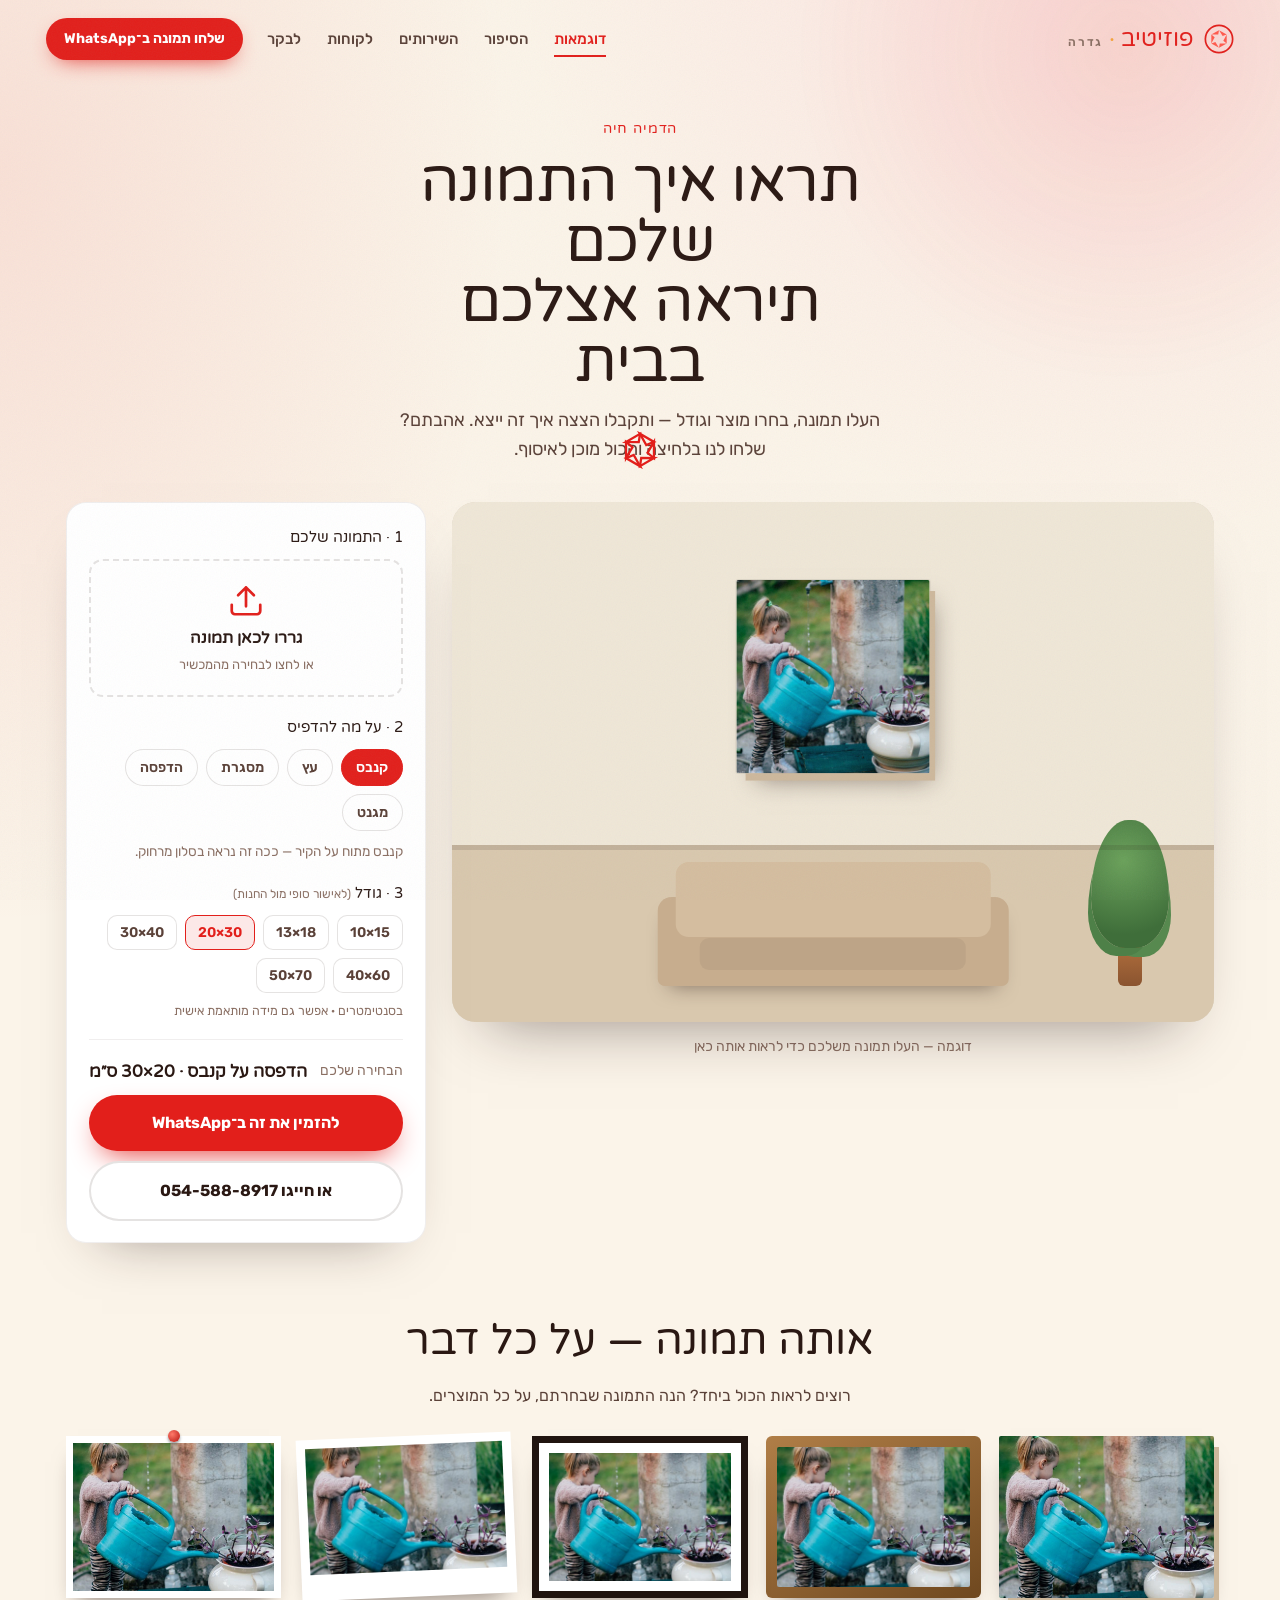
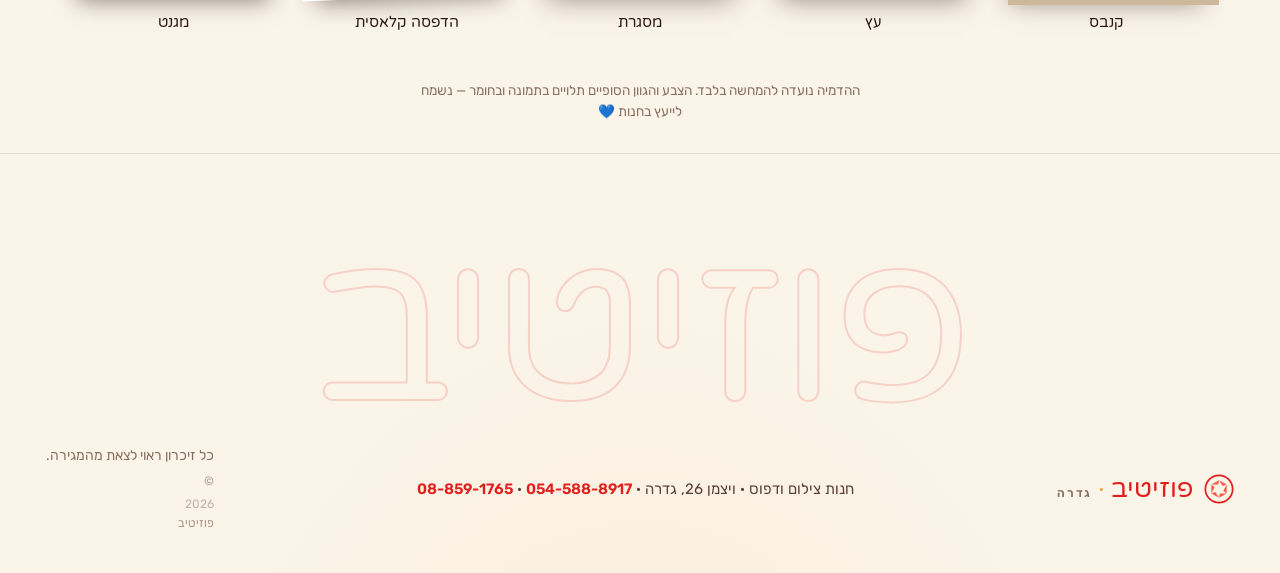
==== examples.html @ f10aeee4 "Initial commit: Positive Gedera photo-shop site Static Hebrew RTL site for the photo shop in Gedera:" ====
<!DOCTYPE html>
<html lang="he" dir="rtl">
<head>
<meta charset="UTF-8" />
<meta name="viewport" content="width=device-width, initial-scale=1.0" />
<title>פוזיטיב · הדמיה — תראו איך התמונה שלכם תיראה</title>
<meta name="description" content="העלו תמונה וראו איך היא תיראה על קנבס, על עץ, במסגרת, כהדפסה קלאסית או כמגנט — אצל פוזיטיב, ויצמן 26 גדרה." />
<link rel="preconnect" href="https://fonts.googleapis.com" />
<link rel="preconnect" href="https://fonts.gstatic.com" crossorigin />
<link href="https://fonts.googleapis.com/css2?family=Rubik:wght@300;400;500;600;700;800;900&family=Varela+Round&display=swap" rel="stylesheet" />
<link rel="stylesheet" href="styles.css" />
<link rel="stylesheet" href="examples.css" />
</head>
<body class="page-examples">

<div class="grain" aria-hidden="true"></div>
<div class="safelight" aria-hidden="true"></div>

<div class="cursor" id="cursor" aria-hidden="true"><svg viewBox="0 0 40 40"><g class="blades"></g></svg></div>

<!-- ===== NAV ===== -->
<header class="nav scrolled" id="nav">
  <a href="index.html" class="brand" aria-label="פוזיטיב, לעמוד הבית">
    <span class="brand-mark" aria-hidden="true">
      <svg viewBox="0 0 44 44"><circle cx="22" cy="22" r="20" class="ap-ring"/><g class="ap-blades"></g></svg>
    </span>
    <span class="brand-name">פוזיטיב<em>·</em><span class="brand-sub">גדרה</span></span>
  </a>
  <nav class="nav-links" aria-label="ניווט ראשי">
    <a href="examples.html" class="is-active">דוגמאות</a>
    <a href="index.html#story">הסיפור</a>
    <a href="index.html#services">השירותים</a>
    <a href="index.html#reviews">לקוחות</a>
    <a href="index.html#visit">לבקר</a>
  </nav>
  <a href="https://wa.me/972545888917" class="nav-cta" target="_blank" rel="noopener">שלחו תמונה ב־WhatsApp</a>
</header>

<main class="viz-page">
  <header class="viz-head">
    <p class="section-kicker">הדמיה חיה</p>
    <h1>תראו איך התמונה שלכם<br>תיראה אצלכם בבית</h1>
    <p class="viz-lede">העלו תמונה, בחרו מוצר וגודל — ותקבלו הצצה איך זה ייצא. אהבתם? שלחו לנו בלחיצה והכול מוכן לאיסוף.</p>
  </header>

  <section class="viz">
    <!-- STAGE -->
    <div class="viz-stage-wrap">
      <div class="stage" id="stage" data-product="canvas" style="--ar:1/1; --scale:0.9">

        <!-- CANVAS — hung on a living-room wall, seen from a distance -->
        <div class="scene scene-canvas">
          <div class="room">
            <span class="room-sofa" aria-hidden="true"></span>
            <span class="room-plant" aria-hidden="true"></span>
            <div class="wallart art-canvas"><div class="art-img"></div></div>
          </div>
        </div>

        <!-- FRAME — framed on the wall -->
        <div class="scene scene-frame">
          <div class="room">
            <span class="room-sofa" aria-hidden="true"></span>
            <span class="room-plant" aria-hidden="true"></span>
            <div class="wallart art-frame"><div class="art-img"></div></div>
          </div>
        </div>

        <!-- WOOD — real 3D board you can drag to spin 360° -->
        <div class="scene scene-wood" id="woodScene">
          <div class="wood3d">
            <div class="box" id="woodBox">
              <span class="face front" aria-hidden="true"></span>
              <span class="face back" aria-hidden="true"></span>
              <span class="face right" aria-hidden="true"></span>
              <span class="face left" aria-hidden="true"></span>
              <span class="face top" aria-hidden="true"></span>
              <span class="face bottom" aria-hidden="true"></span>
            </div>
          </div>
          <span class="drag-hint">גררו לסובב · 360°</span>
        </div>

        <!-- PRINT — lying on a desk -->
        <div class="scene scene-print">
          <div class="desk">
            <div class="print-photo"><div class="art-img"></div></div>
          </div>
        </div>

        <!-- MAGNET — stuck on the fridge -->
        <div class="scene scene-magnet">
          <div class="fridge">
            <span class="fridge-handle" aria-hidden="true"></span>
            <span class="fridge-handle lower" aria-hidden="true"></span>
            <span class="fridge-seam" aria-hidden="true"></span>
            <span class="mg mg1" aria-hidden="true"></span>
            <span class="mg mg2" aria-hidden="true"></span>
            <span class="note" aria-hidden="true"></span>
            <div class="magnet-photo"><div class="art-img"></div></div>
          </div>
        </div>

      </div>
      <p class="stage-cap" id="stageCap">דוגמה — העלו תמונה משלכם כדי לראות אותה כאן</p>
    </div>

    <!-- CONTROLS -->
    <aside class="viz-controls">
      <!-- upload -->
      <div class="ctrl">
        <span class="ctrl-title">1 · התמונה שלכם</span>
        <label class="dropzone" id="dropzone">
          <input type="file" id="fileInput" accept="image/*" hidden />
          <span class="dz-ico" aria-hidden="true"></span>
          <b>גררו לכאן תמונה</b>
          <small>או לחצו לבחירה מהמכשיר</small>
        </label>
      </div>

      <!-- product -->
      <div class="ctrl">
        <span class="ctrl-title">2 · על מה להדפיס</span>
        <div class="seg" id="products" role="tablist">
          <button class="seg-btn is-on" data-product="canvas">קנבס</button>
          <button class="seg-btn" data-product="wood">עץ</button>
          <button class="seg-btn" data-product="frame">מסגרת</button>
          <button class="seg-btn" data-product="print">הדפסה</button>
          <button class="seg-btn" data-product="magnet">מגנט</button>
        </div>
        <p class="ctrl-desc" id="productDesc">קנבס מתוח — הקלאסיקה שנראית מעולה על הקיר.</p>
      </div>

      <!-- size -->
      <div class="ctrl">
        <span class="ctrl-title">3 · גודל <small>(לאישור סופי מול החנות)</small></span>
        <div class="chips" id="sizes">
          <button class="chip" data-size="10×15">10×15</button>
          <button class="chip" data-size="13×18">13×18</button>
          <button class="chip is-on" data-size="20×30">20×30</button>
          <button class="chip" data-size="30×40">30×40</button>
          <button class="chip" data-size="40×60">40×60</button>
          <button class="chip" data-size="50×70">50×70</button>
        </div>
        <p class="ctrl-unit">בסנטימטרים · אפשר גם מידה מותאמת אישית</p>
      </div>

      <!-- summary + CTA -->
      <div class="ctrl ctrl-order">
        <div class="order-line">
          <span>הבחירה שלכם</span>
          <b id="orderText">קנבס · 20×30 ס״מ</b>
        </div>
        <a href="#" class="btn btn-primary magnetic" id="waBtn" target="_blank" rel="noopener">להזמין את זה ב־WhatsApp</a>
        <a href="tel:+972545888917" class="btn btn-ghost magnetic">או חייגו 054-588-8917</a>
      </div>
    </aside>
  </section>

  <!-- show across all products -->
  <section class="across">
    <h2>אותה תמונה — על כל דבר</h2>
    <p class="across-sub">רוצים לראות הכול ביחד? הנה התמונה שבחרתם, על כל המוצרים.</p>
    <div class="across-grid" id="acrossGrid">
      <figure class="ac" data-product="canvas"><div class="ac-mock"><img alt="קנבס" /></div><figcaption>קנבס</figcaption></figure>
      <figure class="ac" data-product="wood"><div class="ac-mock"><img alt="עץ" /></div><figcaption>עץ</figcaption></figure>
      <figure class="ac" data-product="frame"><div class="ac-mock"><img alt="מסגרת" /></div><figcaption>מסגרת</figcaption></figure>
      <figure class="ac" data-product="print"><div class="ac-mock"><img alt="הדפסה" /></div><figcaption>הדפסה קלאסית</figcaption></figure>
      <figure class="ac" data-product="magnet"><div class="ac-mock"><img alt="מגנט" /></div><figcaption>מגנט</figcaption></figure>
    </div>
  </section>

  <p class="viz-note">ההדמיה נועדה להמחשה בלבד. הצבע והגוון הסופיים תלויים בתמונה ובחומר — נשמח לייעץ בחנות 💙</p>
</main>

<!-- ===== FOOTER ===== -->
<footer class="footer">
  <div class="footer-big" aria-hidden="true">פוזיטיב</div>
  <div class="footer-row">
    <a href="index.html" class="brand brand-foot">
      <span class="brand-mark" aria-hidden="true">
        <svg viewBox="0 0 44 44"><circle cx="22" cy="22" r="20" class="ap-ring"/><g class="ap-blades"></g></svg>
      </span>
      <span class="brand-name">פוזיטיב<em>·</em><span class="brand-sub">גדרה</span></span>
    </a>
    <p class="footer-tag">חנות צילום ודפוס · ויצמן 26, גדרה · <a href="tel:+972545888917" dir="ltr">054-588-8917</a> · <a href="tel:+97288591765" dir="ltr">08-859-1765</a></p>
    <p class="footer-credit">כל זיכרון ראוי לצאת מהמגירה. <span>© <span id="year"></span> פוזיטיב</span></p>
  </div>
</footer>

<script src="script.js"></script>
<script src="examples.js"></script>
</body>
</html>
---- styles.css ----
/* =========================================================
   פוזיטיב · גדרה  —  the friendly red shopfront
   A small neighbourhood photo shop. Warm, bright, honest.
   ========================================================= */

:root{
  /* paper / light base */
  --paper:    #fbf4e9;   /* warm cream page */
  --paper-2:  #f3e7d4;
  --card:     #ffffff;
  --card-2:   #fff8ef;

  /* the sign: red + white + a magenta splash */
  --red:      #e21f1b;   /* the storefront red */
  --red-deep: #b3140f;
  --red-soft: #ff5a4d;
  --pink:     #ff3d8b;   /* the splash */
  --gold:     #f4a23a;   /* warm secondary, sparing */

  /* ink */
  --ink:      #2a1813;   /* main text */
  --ink-soft: #5a4138;
  --muted:    #8a6f63;
  --line:     rgba(42,24,19,.12);
  --line-2:   rgba(42,24,19,.07);

  --sans:  "Rubik", system-ui, -apple-system, "Segoe UI", sans-serif;
  --round: "Varela Round", var(--sans);

  --ease: cubic-bezier(.2,.7,.2,1);
  --maxw: 1240px;
}

*{ box-sizing:border-box; margin:0; padding:0; }
html{ scroll-behavior:smooth; }
@media (prefers-reduced-motion: reduce){ html{ scroll-behavior:auto; } }

body{
  font-family:var(--sans);
  background:
    radial-gradient(90% 60% at 88% -8%, rgba(255,61,139,.10), transparent 55%),
    radial-gradient(80% 70% at 0% 8%, rgba(226,31,27,.09), transparent 50%),
    radial-gradient(70% 60% at 50% 120%, rgba(244,162,58,.10), transparent 55%),
    var(--paper);
  color:var(--ink);
  line-height:1.6;
  overflow-x:hidden;
  -webkit-font-smoothing:antialiased;
  cursor:none;
}
@media (pointer:coarse){ body{ cursor:auto; } }

a{ color:inherit; text-decoration:none; }
section{ position:relative; }
img{ max-width:100%; display:block; }
::selection{ background:var(--red); color:#fff; }

/* ---------- subtle paper grain ---------- */
.grain{
  position:fixed; inset:0; z-index:9990; pointer-events:none; opacity:.05;
  background-image:url("data:image/svg+xml,%3Csvg xmlns='http://www.w3.org/2000/svg' width='140' height='140'%3E%3Cfilter id='n'%3E%3CfeTurbulence type='fractalNoise' baseFrequency='0.8' numOctaves='2' stitchTiles='stitch'/%3E%3C/filter%3E%3Crect width='100%25' height='100%25' filter='url(%23n)'/%3E%3C/svg%3E");
}
.vignette{ display:none; }
.safelight{
  position:fixed; top:-26vmax; inset-inline-start:-18vmax; width:60vmax; height:60vmax; z-index:0;
  pointer-events:none; border-radius:50%;
  background:radial-gradient(circle, rgba(226,31,27,.10), transparent 60%);
  filter:blur(16px); animation:breathe 10s var(--ease) infinite;
}
@keyframes breathe{ 50%{ transform:scale(1.16) translate(3vmax,3vmax); opacity:.7;} }

/* ---------- aperture cursor (red, friendly) ---------- */
.cursor{
  position:fixed; top:0; left:0; width:38px; height:38px; z-index:9999;
  margin:-19px -19px; pointer-events:none;
  transition:transform .18s var(--ease), opacity .3s;
}
.cursor svg{ width:100%; height:100%; }
.cursor .blades path{ fill:none; stroke:var(--red); stroke-width:2.4; }
.cursor.is-hot{ transform:scale(1.55) rotate(40deg); }
.cursor.is-hot .blades path{ stroke:var(--pink); }

/* =========================================================
   NAV
   ========================================================= */
.nav{
  position:fixed; inset:0 0 auto 0; z-index:9000;
  display:flex; align-items:center; gap:24px;
  padding:18px clamp(16px,4vw,46px);
  transition:background .4s, backdrop-filter .4s, padding .4s, box-shadow .4s;
}
.nav.scrolled{
  background:rgba(251,244,233,.86); backdrop-filter:blur(14px) saturate(1.2);
  box-shadow:0 6px 24px -16px rgba(42,24,19,.5);
  padding-top:12px; padding-bottom:12px;
}
.brand{ display:flex; align-items:center; gap:11px; }
.brand-mark{ width:30px; height:30px; display:inline-block; animation:spin 18s linear infinite; }
.brand-mark svg{ width:100%; height:100%; }
.ap-ring{ fill:none; stroke:var(--red); stroke-width:2.5; }
.ap-blades path{ fill:var(--red-soft); }
@keyframes spin{ to{ transform:rotate(360deg);} }
.brand-name{ font-family:var(--round); font-weight:400; font-size:23px; letter-spacing:0; display:flex; align-items:baseline; gap:6px; color:var(--red); }
.brand-name em{ color:var(--gold); font-style:normal; }
.brand-sub{ font-family:var(--sans); font-size:12px; font-weight:600; color:var(--muted); letter-spacing:.14em; }

.nav-links{ display:flex; gap:26px; margin-inline-start:auto; }
.nav-links a{ font-size:15px; font-weight:500; color:var(--ink-soft); position:relative; padding:4px 0; transition:color .25s; }
.nav-links a::after{ content:""; position:absolute; inset-inline:0 auto; bottom:-2px; height:2px; width:0; background:var(--red); transition:width .3s var(--ease); }
.nav-links a:hover{ color:var(--red); } .nav-links a:hover::after{ width:100%; }

.nav-cta{
  font-size:14px; font-weight:700; padding:10px 18px; border-radius:999px;
  background:var(--red); color:#fff; white-space:nowrap; box-shadow:0 8px 22px -10px var(--red);
  transition:transform .25s var(--ease), box-shadow .25s, background .25s;
}
.nav-cta:hover{ transform:translateY(-2px); background:var(--red-deep); box-shadow:0 12px 28px -10px var(--red); }
@media (max-width:860px){ .nav-links{ display:none; } }

/* =========================================================
   HERO
   ========================================================= */
.hero{
  min-height:100svh; display:grid; align-items:center;
  grid-template-columns:1.08fr .92fr; gap:48px;
  padding:130px clamp(16px,4vw,46px) 90px;
  max-width:var(--maxw); margin:0 auto;
}
.hero-glow{
  position:absolute; inset-inline-end:-8%; top:6%; width:52vmax; height:52vmax; z-index:0;
  background:radial-gradient(circle, rgba(255,61,139,.14), rgba(226,31,27,.06) 42%, transparent 66%);
  filter:blur(8px); animation:breathe 11s var(--ease) infinite;
}
.hero-inner{ position:relative; z-index:2; }

.eyebrow{
  font-size:14px; font-weight:600; letter-spacing:.02em; color:var(--red);
  margin-bottom:20px; display:block; max-width:44ch;
}
.hero-title{
  font-family:var(--round); font-weight:400; letter-spacing:-.01em; line-height:.98;
  font-size:clamp(48px, 8.2vw, 108px); margin-bottom:24px; color:var(--ink);
}
.hero-title .line{ display:block; }
.positive-word{
  position:relative; color:#fff; background:var(--red);
  padding:0 .16em .06em; border-radius:.1em; display:inline-block;
  box-shadow:0 12px 30px -12px rgba(226,31,27,.7); transform:rotate(-1.5deg);
  animation:dev-pop .8s var(--ease) .7s both;
}
@keyframes dev-pop{ from{ opacity:0; transform:rotate(-1.5deg) scale(.7);} }

.hero-lede{
  font-size:clamp(17px,1.35vw,20px); color:var(--ink-soft); max-width:48ch;
  margin-bottom:32px; line-height:1.7;
}
.hero-cta{ display:flex; gap:14px; flex-wrap:wrap; margin-bottom:42px; }

.btn{
  font-family:var(--sans); font-weight:700; font-size:16px;
  padding:15px 28px; border-radius:999px; cursor:none;
  display:inline-flex; align-items:center; gap:9px;
  transition:transform .3s var(--ease), box-shadow .3s, background .3s, color .3s, border-color .3s;
  will-change:transform;
}
.btn-primary{ background:var(--red); color:#fff; box-shadow:0 12px 30px -12px var(--red); }
.btn-primary:hover{ background:var(--red-deep); box-shadow:0 18px 40px -12px var(--red); }
.btn-ghost{ border:2px solid var(--line); color:var(--ink); background:var(--card); }
.btn-ghost:hover{ border-color:var(--red); color:var(--red); }

.hero-score{ display:flex; align-items:center; gap:16px; }
.score-num{
  font-family:var(--round); font-weight:400; font-size:62px; line-height:1;
  background:linear-gradient(160deg,var(--red-soft),var(--red)); -webkit-background-clip:text; background-clip:text; color:transparent;
}
.score-meta{ font-size:13px; color:var(--muted); line-height:1.4; }
.score-meta b{ color:var(--ink); font-size:16px; }

/* ---------- the shop sign (recreation) ---------- */
.shopsign{ position:relative; z-index:2; justify-self:center; width:min(46vw,520px); }
.shopsign::after{ content:""; position:absolute; inset:auto 6% -22px; height:30px; z-index:-1;
  background:radial-gradient(50% 100% at 50% 0%, rgba(42,24,19,.28), transparent 70%); filter:blur(6px); }

.sign-lamp{ position:absolute; top:-30px; width:54px; height:18px; z-index:3;
  background:linear-gradient(#3a3a40,#17171b); border-radius:5px 5px 2px 2px;
  box-shadow:0 4px 6px rgba(0,0,0,.3); }
.sign-lamp::after{ content:""; position:absolute; top:100%; left:50%; transform:translateX(-50%);
  border-inline:36px solid transparent; border-top:90px solid rgba(255,206,120,.16); filter:blur(3px); }
.lamp-a{ inset-inline-start:18%; } .lamp-b{ inset-inline-end:18%; }

.sign-frame{
  background:linear-gradient(#33333a,#222227); padding:10px; border-radius:9px;
  box-shadow:0 30px 60px -28px rgba(42,24,19,.65), inset 0 0 0 1px rgba(255,255,255,.05);
  transition:transform .5s var(--ease); transform-style:preserve-3d;
}
.shopsign:hover .sign-frame{ transform:translateY(-4px); }
.sign-face{
  position:relative; display:flex; gap:8px; border-radius:5px; overflow:hidden;
  aspect-ratio:16/7; padding:14px 16px;
  background:
    radial-gradient(120% 120% at 70% 30%, var(--red-soft), var(--red) 46%, var(--red-deep) 100%);
  box-shadow:inset 0 0 40px rgba(120,0,0,.35);
  animation:sign-on 1.7s steps(1,end) .25s both;
}
.sign-face::before{ /* LED mesh dots */
  content:""; position:absolute; inset:0; opacity:.18; mix-blend-mode:overlay;
  background-image:radial-gradient(circle, rgba(255,255,255,.7) 32%, transparent 33%);
  background-size:5px 5px;
}
@keyframes sign-on{ /* one-time fluorescent power-on flicker */
  0%{ filter:brightness(.35);} 8%{ filter:brightness(1.12);} 12%{ filter:brightness(.4);}
  20%{ filter:brightness(1.1);} 26%{ filter:brightness(.6);} 34%{ filter:brightness(1.06);}
  42%{ filter:brightness(.85);} 100%{ filter:brightness(1);} }

.sign-col{ position:relative; z-index:2; display:flex; flex-direction:column; }
.sign-dev-col{ flex:1.1; justify-content:flex-start; }
.sign-logo-col{ flex:1; justify-content:center; align-items:flex-start; }

.sign-dev{ font-family:var(--round); color:#fff; font-size:clamp(13px,2.1vw,22px); margin-bottom:8px; text-shadow:0 1px 2px rgba(0,0,0,.3); }
.sign-samples{ display:grid; grid-template-columns:repeat(3,1fr); gap:3px; transform:rotate(-3deg); }
.sign-samples i{ aspect-ratio:1; border-radius:2px; box-shadow:0 0 0 1px rgba(255,255,255,.4); }
.sign-samples i:nth-child(1){ background:linear-gradient(135deg,#ffd089,#e0623b); }
.sign-samples i:nth-child(2){ background:linear-gradient(135deg,#8ec6a0,#2f6f55); }
.sign-samples i:nth-child(3){ background:linear-gradient(135deg,#f4a6c0,#a23a63); }
.sign-samples i:nth-child(4){ background:linear-gradient(135deg,#9ec5e6,#2f5f8e); }
.sign-samples i:nth-child(5){ background:linear-gradient(135deg,#ffe08a,#c98a2f); }
.sign-samples i:nth-child(6){ background:linear-gradient(135deg,#e0a6f4,#6a3aa2); }
.sign-samples i:nth-child(7){ background:linear-gradient(135deg,#ffb3a0,#c14b32); }
.sign-samples i:nth-child(8){ background:linear-gradient(135deg,#a0e6c8,#2f8e6a); }
.sign-samples i:nth-child(9){ background:linear-gradient(135deg,#ffc98a,#d8762f); }

.sign-splash{ position:absolute; inset-inline-start:-6%; top:-8%; width:80%; height:80%; z-index:-1;
  background:radial-gradient(circle, rgba(255,61,139,.85), rgba(255,61,139,0) 62%);
  filter:blur(4px); transform:rotate(-12deg); }
.sign-logo{ display:flex; align-items:center; gap:8px; }
.sign-word{
  font-family:var(--round); color:#fff; font-weight:400;
  font-size:clamp(26px,5.2vw,56px); letter-spacing:-.01em; line-height:1;
  text-shadow:0 2px 0 rgba(0,0,0,.18), 0 0 16px rgba(255,255,255,.35);
}
.sign-film{ /* filmstrip glyph like the real logo */
  width:clamp(20px,3.4vw,34px); height:clamp(24px,4vw,42px); flex:0 0 auto;
  background:#14110f; border-radius:4px; position:relative;
  box-shadow:0 0 0 2px rgba(255,255,255,.5);
}
.sign-film::before,.sign-film::after{ content:""; position:absolute; inset-inline:3px; height:4px;
  background-image:radial-gradient(circle,#fff 38%,transparent 42%); background-size:6px 4px; }
.sign-film::before{ top:3px; } .sign-film::after{ bottom:3px; }
.sign-phones{ font-family:var(--sans); color:#fff; font-weight:600; font-size:clamp(11px,1.5vw,15px); margin-top:12px; opacity:.95; }

.shopsign figcaption{ text-align:center; margin-top:26px; color:var(--muted); font-size:14px; font-weight:500; }

.scroll-cue{
  position:absolute; bottom:24px; inset-inline-start:50%; transform:translateX(50%);
  display:flex; flex-direction:column; align-items:center; gap:8px;
  font-size:12px; letter-spacing:.16em; color:var(--muted);
}
.scroll-cue span{ width:2px; height:32px; border-radius:2px; background:linear-gradient(var(--red),transparent); animation:drop 1.8s var(--ease) infinite; }
@keyframes drop{ 0%{ transform:scaleY(0); transform-origin:top;} 50%{ transform:scaleY(1);} 100%{ transform:scaleY(0); transform-origin:bottom;} }

@media (max-width:860px){
  .hero{ grid-template-columns:1fr; text-align:center; padding-top:120px; }
  .hero-lede{ margin-inline:auto; } .hero-cta,.hero-score{ justify-content:center; }
  .eyebrow{ max-width:100%; margin-inline:auto; font-size:12.5px; }
  .shopsign{ width:min(92vw,460px); margin-top:18px; }
  .sign-logo-col{ align-items:center; } .scroll-cue{ display:none; }
}

/* =========================================================
   MARQUEE
   ========================================================= */
.marquee{
  border-block:2px solid var(--red); background:var(--red);
  overflow:hidden; padding:14px 0; white-space:nowrap;
}
.marquee-track{ display:inline-flex; gap:30px; align-items:center; animation:slide 26s linear infinite; }
.marquee-track span{ font-family:var(--round); font-weight:400; font-size:clamp(20px,3vw,34px); color:#fff; }
.marquee-track i{ color:#ffd9c2; font-style:normal; font-size:16px; }
@keyframes slide{ to{ transform:translateX(50%); } }

/* =========================================================
   GALLERY / EXAMPLES
   ========================================================= */
.gallery{ padding:clamp(60px,9vw,120px) clamp(16px,4vw,46px); max-width:var(--maxw); margin:0 auto; }
.gallery-head{ text-align:center; max-width:46ch; margin:0 auto 42px; }
.gallery-head h2{ font-family:var(--round); font-weight:400; font-size:clamp(30px,5vw,58px); letter-spacing:-.01em; line-height:1.02; margin-bottom:12px; color:var(--ink); }
.gallery-sub{ color:var(--ink-soft); font-size:18px; }

.products{ display:grid; grid-template-columns:repeat(3,1fr); gap:26px 22px; }
.product{ }
.product .mock{
  position:relative; aspect-ratio:4/3; border-radius:8px; overflow:hidden;
  transition:transform .45s var(--ease), box-shadow .45s var(--ease);
}
.product:hover .mock{ transform:translateY(-7px); }
.product .mock > img{ width:100%; height:100%; object-fit:cover; display:block; }
.product figcaption{ padding-top:16px; }
.product figcaption b{ font-family:var(--round); font-weight:400; font-size:20px; color:var(--ink); display:block; }
.product figcaption span{ color:var(--muted); font-size:14.5px; }

/* — canvas: gallery-wrapped, sitting off the wall — */
.mock-canvas{ border-radius:3px;
  box-shadow:10px 12px 0 -2px #d8c4ab, 0 26px 40px -18px rgba(42,24,19,.5), 0 0 0 1px rgba(0,0,0,.08); }
.mock-canvas::after{ content:""; position:absolute; inset:0; pointer-events:none;
  background-image:repeating-linear-gradient(0deg, rgba(255,255,255,.05) 0 2px, rgba(0,0,0,.04) 2px 4px),
    repeating-linear-gradient(90deg, rgba(255,255,255,.05) 0 2px, rgba(0,0,0,.04) 2px 4px);
  mix-blend-mode:overlay; }
.product:hover .mock-canvas{ transform:translateY(-7px) rotate(-.5deg); }

/* — wood: warm grain frame — */
.mock-wood{ padding:16px; border-radius:7px;
  background:linear-gradient(150deg,#b07e47,#8a5a30 55%,#6f481f);
  background-blend-mode:multiply;
  box-shadow:0 22px 40px -20px rgba(42,24,19,.55), inset 0 0 0 1px rgba(255,255,255,.08); }
.mock-wood::before{ content:""; position:absolute; inset:0; border-radius:7px; pointer-events:none;
  background-image:repeating-linear-gradient(92deg, rgba(255,255,255,.07) 0 2px, transparent 2px 9px),
    repeating-linear-gradient(92deg, rgba(0,0,0,.12) 0 1px, transparent 1px 14px); }
.mock-wood > img{ border-radius:3px; position:relative; z-index:1; }

/* — classic frame: white mat + dark moulding — */
.mock-frame{ padding:16px; background:#fff; border:8px solid #211611;
  box-shadow:0 22px 40px -20px rgba(42,24,19,.5); }
.mock-frame::before{ content:""; position:absolute; inset:12px; border:1px solid rgba(42,24,19,.22); z-index:2; pointer-events:none; }

/* — stack of classic prints — */
.mock-stack{ background:linear-gradient(135deg,#fbeede,#f0ddc4); display:grid; place-items:center; }
.mock-stack > img{ position:absolute; width:58%; height:74%; object-fit:cover;
  border:6px solid #fff; border-bottom-width:22px; border-radius:2px;
  box-shadow:0 10px 20px -10px rgba(42,24,19,.6); }
.mock-stack > img:nth-child(1){ transform:rotate(-10deg) translate(8%,2%); }
.mock-stack > img:nth-child(2){ transform:rotate(4deg) translate(-4%,-3%); }
.mock-stack > img:nth-child(3){ transform:rotate(13deg) translate(-9%,4%); z-index:2; }

/* — fridge magnets — */
.mock-magnets{ background:linear-gradient(160deg,#eef1f3,#d9dee2); display:flex; gap:14px; align-items:center; justify-content:center; }
.mock-magnets > img{ width:38%; height:60%; object-fit:cover; border:5px solid #fff; border-radius:3px;
  box-shadow:0 8px 16px -6px rgba(0,0,0,.45); }
.mock-magnets > img:nth-child(1){ transform:rotate(-5deg); } .mock-magnets > img:nth-child(2){ transform:rotate(6deg); }

/* — open photo album spread — */
.mock-album{ padding:16px; background:linear-gradient(#fffdf9,#efe2cf); display:flex; gap:16px; align-items:center; }
.mock-album::before{ content:""; position:absolute; inset:8px 50% 8px auto; width:2px; transform:translateX(50%);
  background:linear-gradient(transparent, rgba(42,24,19,.22), transparent); }
.mock-album > img{ width:50%; height:78%; object-fit:cover; border-radius:2px;
  box-shadow:0 6px 14px -8px rgba(42,24,19,.5); }

.gallery-cta{ text-align:center; margin-top:38px; }
.gallery-note{ text-align:center; color:var(--muted); font-size:13.5px; margin-top:18px; }
@media (max-width:860px){ .products{ grid-template-columns:repeat(2,1fr); } }
@media (max-width:540px){ .products{ grid-template-columns:1fr; gap:30px; } }

/* =========================================================
   CONCEPT · negative → positive
   ========================================================= */
.concept{ padding:clamp(70px,10vw,140px) clamp(16px,4vw,46px); max-width:var(--maxw); margin:0 auto; }
.concept-head{ text-align:center; max-width:32ch; margin:0 auto 46px; }
.concept-head h2{ font-family:var(--round); font-weight:400; font-size:clamp(28px,5vw,52px); letter-spacing:-.01em; line-height:1.04; margin-bottom:12px; color:var(--ink); }
.concept-head p{ color:var(--ink-soft); font-size:18px; }

.filmstrip{
  display:flex; gap:10px; overflow-x:auto; padding:26px 18px; scroll-snap-type:x mandatory;
  background:#211712; border:1px solid var(--line); border-radius:16px;
  box-shadow:inset 0 0 50px rgba(0,0,0,.5);
  scrollbar-width:thin; scrollbar-color:#4a3127 transparent;
}
.filmstrip::-webkit-scrollbar{ height:8px; }
.filmstrip::-webkit-scrollbar-thumb{ background:#4a3127; border-radius:8px; }
.frame{ position:relative; flex:0 0 auto; scroll-snap-align:center; padding:14px 8px; }
.frame .sprockets{ position:absolute; inset-inline:8px; height:8px; top:2px;
  background-image:radial-gradient(circle, #000 38%, transparent 40%); background-size:18px 8px; opacity:.55; }
.frame .sprockets::after{ content:""; position:absolute; inset-inline:0; bottom:-12px; height:8px;
  background-image:inherit; background-size:18px 8px; }
.frame-img{ width:200px; height:150px; border-radius:2px; overflow:hidden; transition:filter .5s var(--ease), transform .5s var(--ease); }
.frame-img img{ width:100%; height:100%; object-fit:cover; display:block; }
.frame:hover .frame-img{ transform:scale(1.04); }
.neg{ filter:invert(1) hue-rotate(180deg) contrast(1.1) brightness(.85); }
.frame:hover .neg{ filter:none; }
.img-1{ background:linear-gradient(140deg,#ff9a3c,#e21f1b 60%,#5b1640); }
.img-2{ background:linear-gradient(140deg,#36c6b4,#1b6fae 60%,#10243a); }
.img-3{ background:radial-gradient(circle at 60% 30%,#ffd17a,#ff5a4d 50%,#3a1322); }
.img-4{ background:linear-gradient(120deg,#ff8bc0,#ff3d8b 55%,#2a1140); }
.img-5{ background:linear-gradient(160deg,#ffe08a,#7ec96a 55%,#15402c); }
.filmstrip-hint{ text-align:center; color:var(--muted); margin-top:18px; font-size:14px; }

/* =========================================================
   STORY / AVICHAI
   ========================================================= */
.story{ padding:clamp(40px,7vw,110px) clamp(16px,4vw,46px); max-width:var(--maxw); margin:0 auto; }
.story-grid{ display:grid; grid-template-columns:.85fr 1.15fr; gap:clamp(30px,5vw,70px); align-items:center; }

.story-portrait{ position:relative; }
.portrait-card{
  position:relative; background:var(--card); padding:14px 14px 58px; border-radius:8px;
  box-shadow:0 36px 64px -34px rgba(42,24,19,.55), 0 0 0 1px var(--line-2); transform:rotate(3deg); transition:transform .6s var(--ease);
}
.story-portrait:hover .portrait-card{ transform:rotate(0); }
.portrait-img{
  aspect-ratio:4/5; border-radius:4px; position:relative; overflow:hidden;
  background:
    radial-gradient(60% 50% at 76% 16%, #ffe6b0, transparent 60%),
    linear-gradient(180deg,#ffb976 0%, #d8623f 45%, #7a2b34 100%);
  filter:saturate(1.02);
}
.portrait-img::before{ content:""; position:absolute; inset:0;
  background:
    radial-gradient(34px 42px at 50% 34%, rgba(34,14,11,.92) 64%, transparent 66%),
    radial-gradient(115px 95px at 50% 128%, rgba(34,14,11,.94) 62%, transparent 64%); }
.portrait-img::after{ content:""; position:absolute; inset:0; box-shadow:inset 0 0 50px rgba(0,0,0,.3); mix-blend-mode:multiply; }
.portrait-tag{ position:absolute; bottom:16px; inset-inline-start:18px;
  font-family:var(--round); color:var(--ink); font-size:16px; display:flex; align-items:center; gap:8px; }
.portrait-tag .dot{ width:9px; height:9px; border-radius:50%; background:var(--red); box-shadow:0 0 0 4px rgba(226,31,27,.22); animation:pulse 2s infinite; }
@keyframes pulse{ 50%{ box-shadow:0 0 0 9px rgba(226,31,27,0);} }
.portrait-stamp{
  position:absolute; top:-14px; inset-inline-end:-10px; z-index:3;
  font-weight:700; font-size:13px; letter-spacing:.1em; color:#fff;
  background:var(--red); border-radius:8px; padding:6px 12px; transform:rotate(-8deg);
  box-shadow:0 8px 18px -8px var(--red);
}

.section-kicker{ color:var(--red); font-family:var(--round); font-weight:400; letter-spacing:.06em; font-size:14px; margin-bottom:12px; }
.story-text h2{ font-family:var(--round); font-weight:400; font-size:clamp(32px,5.2vw,60px); letter-spacing:-.01em; line-height:1; margin-bottom:20px; color:var(--ink); }
.story-text > p{ color:var(--ink-soft); font-size:18px; max-width:48ch; margin-bottom:22px; }
.story-text b{ color:var(--red); font-weight:700; }
.story-text blockquote{
  font-size:clamp(19px,2vw,24px); line-height:1.5; font-weight:500;
  color:var(--ink); border-inline-start:4px solid var(--red); padding-inline-start:20px; margin-bottom:32px;
}
.story-text cite{ display:block; font-style:normal; font-size:14px; color:var(--muted); margin-top:10px; }

.story-stats{ display:flex; gap:34px; flex-wrap:wrap; }
.stat b{ font-family:var(--round); font-weight:400; font-size:clamp(34px,4vw,50px); line-height:1;
  color:var(--red); display:block; }
.stat span{ font-size:13px; color:var(--muted); }
@media (max-width:860px){ .story-grid{ grid-template-columns:1fr; } .story-portrait{ max-width:330px; margin-inline:auto; } }

/* =========================================================
   SERVICES
   ========================================================= */
.services{ padding:clamp(50px,8vw,120px) clamp(16px,4vw,46px); max-width:var(--maxw); margin:0 auto; }
.services-head{ margin-bottom:42px; }
.services-head h2{ font-family:var(--round); font-weight:400; font-size:clamp(30px,5vw,58px); letter-spacing:-.01em; line-height:1; color:var(--ink); }

.cards{ display:grid; grid-template-columns:repeat(3,1fr); gap:18px; }
.card{
  position:relative; padding:32px 26px 28px; border-radius:18px; overflow:hidden;
  background:var(--card); border:1px solid var(--line-2);
  box-shadow:0 18px 40px -30px rgba(42,24,19,.5);
  transition:transform .4s var(--ease), box-shadow .4s, border-color .4s;
}
.card::before{ content:attr(data-num); position:absolute; top:18px; inset-inline-end:22px;
  font-family:var(--round); font-size:38px; color:var(--paper-2); transition:color .4s; }
.card:hover{ transform:translateY(-8px); border-color:rgba(226,31,27,.35); box-shadow:0 30px 50px -28px rgba(226,31,27,.45); }
.card:hover::before{ color:rgba(226,31,27,.22); }
.card h3{ font-family:var(--round); font-weight:400; font-size:24px; margin:16px 0 10px; color:var(--ink); }
.card p{ color:var(--ink-soft); font-size:15.5px; line-height:1.65; }

.card-ico{ width:54px; height:54px; position:relative; }
.card-ico::before{ content:""; position:absolute; inset:0; border-radius:15px; background:var(--red); opacity:.12; }
.card:hover .card-ico::before{ opacity:.2; }
.card-ico::after{ content:""; position:absolute; inset:0; background-position:center; background-repeat:no-repeat; background-size:28px; }
.card-ico[data-ico="print"]::after{ background-image:url("data:image/svg+xml,%3Csvg xmlns='http://www.w3.org/2000/svg' viewBox='0 0 24 24' fill='none' stroke='%23e21f1b' stroke-width='1.8' stroke-linecap='round' stroke-linejoin='round'%3E%3Crect x='6' y='3' width='12' height='6'/%3E%3Cpath d='M6 14H4a2 2 0 0 1-2-2V9a2 2 0 0 1 2-2h16a2 2 0 0 1 2 2v3a2 2 0 0 1-2 2h-2'/%3E%3Crect x='6' y='14' width='12' height='8'/%3E%3C/svg%3E"); }
.card-ico[data-ico="sizes"]::after{ background-image:url("data:image/svg+xml,%3Csvg xmlns='http://www.w3.org/2000/svg' viewBox='0 0 24 24' fill='none' stroke='%23e21f1b' stroke-width='1.8' stroke-linecap='round' stroke-linejoin='round'%3E%3Crect x='3' y='3' width='18' height='18' rx='2'/%3E%3Cpath d='M9 3v6H3M21 15h-6v6'/%3E%3C/svg%3E"); }
.card-ico[data-ico="passport"]::after{ background-image:url("data:image/svg+xml,%3Csvg xmlns='http://www.w3.org/2000/svg' viewBox='0 0 24 24' fill='none' stroke='%23e21f1b' stroke-width='1.8' stroke-linecap='round' stroke-linejoin='round'%3E%3Ccircle cx='12' cy='9' r='3.2'/%3E%3Cpath d='M5 20c1.5-3.5 4-5 7-5s5.5 1.5 7 5'/%3E%3Crect x='3' y='2' width='18' height='20' rx='2'/%3E%3C/svg%3E"); }
.card-ico[data-ico="digital"]::after{ background-image:url("data:image/svg+xml,%3Csvg xmlns='http://www.w3.org/2000/svg' viewBox='0 0 24 24' fill='none' stroke='%23e21f1b' stroke-width='1.8' stroke-linecap='round' stroke-linejoin='round'%3E%3Crect x='2' y='6' width='20' height='12' rx='2'/%3E%3Ccircle cx='8' cy='12' r='2'/%3E%3Ccircle cx='16' cy='12' r='2'/%3E%3C/svg%3E"); }
.card-ico[data-ico="canvas"]::after{ background-image:url("data:image/svg+xml,%3Csvg xmlns='http://www.w3.org/2000/svg' viewBox='0 0 24 24' fill='none' stroke='%23e21f1b' stroke-width='1.8' stroke-linecap='round' stroke-linejoin='round'%3E%3Crect x='3' y='3' width='18' height='18' rx='2'/%3E%3Cpath d='m3 16 5-5 4 4 3-3 6 6'/%3E%3Ccircle cx='9' cy='8' r='1.4'/%3E%3C/svg%3E"); }
.card-ico[data-ico="docs"]::after{ background-image:url("data:image/svg+xml,%3Csvg xmlns='http://www.w3.org/2000/svg' viewBox='0 0 24 24' fill='none' stroke='%23e21f1b' stroke-width='1.8' stroke-linecap='round' stroke-linejoin='round'%3E%3Cpath d='M14 2H6a2 2 0 0 0-2 2v16a2 2 0 0 0 2 2h12a2 2 0 0 0 2-2V8z'/%3E%3Cpath d='M14 2v6h6M9 13h6M9 17h6'/%3E%3C/svg%3E"); }
@media (max-width:900px){ .cards{ grid-template-columns:repeat(2,1fr); } }
@media (max-width:560px){ .cards{ grid-template-columns:1fr; } }

/* =========================================================
   REVIEWS
   ========================================================= */
.reviews{ padding:clamp(50px,8vw,110px) 0; overflow:hidden; }
.reviews-head{ text-align:center; margin-bottom:42px; padding-inline:clamp(16px,4vw,46px); }
.reviews-head h2{ font-family:var(--round); font-weight:400; font-size:clamp(28px,5vw,54px); letter-spacing:-.01em; color:var(--ink); }
.reviews-row{ display:flex; gap:18px; width:max-content; padding:9px 0; }
.reviews-row[data-dir="1"]{ animation:rowR 48s linear infinite; }
.reviews-row[data-dir="-1"]{ animation:rowL 54s linear infinite; margin-top:18px; }
@keyframes rowR{ to{ transform:translateX(50%);} }
@keyframes rowL{ from{ transform:translateX(50%);} to{ transform:translateX(0);} }
.reviews:hover .reviews-row{ animation-play-state:paused; }
.quote{
  flex:0 0 auto; width:336px; padding:26px 24px; border-radius:18px;
  background:var(--card); border:1px solid var(--line-2); position:relative;
  box-shadow:0 16px 36px -30px rgba(42,24,19,.5);
}
.quote::before{ content:"“"; font-family:Georgia, serif; font-size:74px; line-height:0; color:var(--red); opacity:.28;
  position:absolute; top:34px; inset-inline-start:18px; }
.quote p{ font-size:18px; line-height:1.55; color:var(--ink); font-weight:500; padding-top:14px; }
.quote cite{ display:block; margin-top:12px; font-style:normal; font-weight:700; font-size:14px; color:var(--red); }

/* =========================================================
   VISIT
   ========================================================= */
.visit{ padding:clamp(60px,9vw,130px) clamp(16px,4vw,46px); max-width:var(--maxw); margin:0 auto; }
.visit-glow{ position:absolute; inset-inline-start:-10%; top:20%; width:46vmax; height:46vmax; z-index:0;
  background:radial-gradient(circle, rgba(255,61,139,.10), transparent 60%); filter:blur(16px); pointer-events:none; }
.visit-grid{ display:grid; grid-template-columns:1.1fr .9fr; gap:clamp(34px,5vw,70px); align-items:center; position:relative; z-index:2; }
.visit-info h2{ font-family:var(--round); font-weight:400; font-size:clamp(30px,5vw,58px); letter-spacing:-.01em; line-height:1; margin-bottom:32px; color:var(--ink); }
.visit-list{ list-style:none; display:flex; flex-direction:column; gap:22px; margin-bottom:34px; }
.visit-list li{ display:flex; gap:16px; align-items:flex-start; }
.visit-list b{ font-size:19px; } .visit-list b a{ color:var(--red); }
.visit-list span{ display:block; color:var(--muted); font-size:15px; }
.visit-list span a{ color:var(--ink-soft); font-weight:600; }
.hours{ line-height:1.9; margin-top:4px; }
.hours .t{ direction:ltr; unicode-bidi:isolate; }
.vi-ico{ flex:0 0 auto; width:46px; height:46px; border-radius:13px; position:relative;
  background:rgba(226,31,27,.1); border:1px solid var(--line-2); }
.vi-ico::after{ content:""; position:absolute; inset:0; background-position:center; background-repeat:no-repeat; background-size:22px; }
.vi-ico[data-ico="pin"]::after{ background-image:url("data:image/svg+xml,%3Csvg xmlns='http://www.w3.org/2000/svg' viewBox='0 0 24 24' fill='none' stroke='%23e21f1b' stroke-width='1.8' stroke-linecap='round' stroke-linejoin='round'%3E%3Cpath d='M20 10c0 6-8 12-8 12s-8-6-8-12a8 8 0 0 1 16 0Z'/%3E%3Ccircle cx='12' cy='10' r='3'/%3E%3C/svg%3E"); }
.vi-ico[data-ico="phone"]::after{ background-image:url("data:image/svg+xml,%3Csvg xmlns='http://www.w3.org/2000/svg' viewBox='0 0 24 24' fill='none' stroke='%23e21f1b' stroke-width='1.8' stroke-linecap='round' stroke-linejoin='round'%3E%3Cpath d='M22 16.9v3a2 2 0 0 1-2.2 2 19.8 19.8 0 0 1-8.6-3.1 19.5 19.5 0 0 1-6-6 19.8 19.8 0 0 1-3.1-8.7A2 2 0 0 1 4.1 2h3a2 2 0 0 1 2 1.7c.1.9.4 1.8.7 2.7a2 2 0 0 1-.5 2.1L8.1 9.8a16 16 0 0 0 6 6l1.3-1.2a2 2 0 0 1 2.1-.5c.9.3 1.8.6 2.7.7a2 2 0 0 1 1.7 2Z'/%3E%3C/svg%3E"); }
.vi-ico[data-ico="clock"]::after{ background-image:url("data:image/svg+xml,%3Csvg xmlns='http://www.w3.org/2000/svg' viewBox='0 0 24 24' fill='none' stroke='%23e21f1b' stroke-width='1.8' stroke-linecap='round' stroke-linejoin='round'%3E%3Ccircle cx='12' cy='12' r='9'/%3E%3Cpath d='M12 7v5l3 2'/%3E%3C/svg%3E"); }
.visit-cta{ display:flex; gap:14px; flex-wrap:wrap; }

/* the little photo "ticket" */
.visit-card{ display:flex; justify-content:center; }
.ticket{
  width:min(86%,360px); background:var(--card); color:var(--ink); border-radius:16px; overflow:hidden;
  box-shadow:0 40px 70px -38px rgba(42,24,19,.6), 0 0 0 1px var(--line-2); transform:rotate(-3deg); transition:transform .6s var(--ease); position:relative;
}
.visit-card:hover .ticket{ transform:rotate(0) translateY(-6px); }
.ticket-top{ display:flex; justify-content:space-between; align-items:center; padding:15px 18px; font-family:var(--round); }
.ticket-top span:first-child{ color:var(--red); }
.ticket-ap{ width:22px; height:22px; border-radius:50%; border:3px solid var(--red);
  background:conic-gradient(from 0deg, var(--red-soft), var(--red), var(--pink), var(--red-soft)); }
.ticket-shot{ aspect-ratio:5/4; position:relative; overflow:hidden;
  background:radial-gradient(circle at 70% 26%, #fff1c7, transparent 30%),
    linear-gradient(170deg,#ffce7a,#ff5a4d 42%,#b3140f 80%); }
.ticket-shot img{ position:absolute; inset:0; width:100%; height:100%; object-fit:cover; }
.ticket-shot::after{ content:""; position:absolute; inset:0; box-shadow:inset 0 -50px 60px -30px rgba(0,0,0,.35); }
.ticket-bottom{ display:flex; justify-content:space-between; padding:16px 18px 22px; gap:10px; }
.ticket-bottom div{ font-family:var(--round); font-size:15px; color:var(--ink); }
.ticket-bottom small{ display:block; color:var(--muted); font-family:var(--sans); font-weight:600; font-size:11px; letter-spacing:.08em; }
.ticket-perf{ position:absolute; inset-inline:0; bottom:46px; height:2px;
  background-image:radial-gradient(circle, var(--line) 40%, transparent 42%); background-size:14px 6px; opacity:.5; }
@media (max-width:860px){ .visit-grid{ grid-template-columns:1fr; } .visit-card{ order:-1; } }

/* =========================================================
   FOOTER
   ========================================================= */
.footer{ position:relative; padding:clamp(50px,7vw,90px) clamp(16px,4vw,46px) 40px; border-top:1px solid var(--line); overflow:hidden; }
.footer-big{
  font-family:var(--round); font-weight:400; font-size:clamp(64px,18vw,220px); letter-spacing:-.02em; line-height:.8;
  color:transparent; -webkit-text-stroke:2px rgba(226,31,27,.16); text-align:center; user-select:none; margin-bottom:26px;
}
.footer-row{ max-width:var(--maxw); margin:0 auto; display:flex; flex-wrap:wrap; gap:16px 30px; align-items:center; justify-content:space-between; position:relative; z-index:2; }
.brand-foot .brand-name{ font-size:26px; }
.footer-tag{ color:var(--ink-soft); font-size:15px; }
.footer-tag a{ color:var(--red); font-weight:600; }
.footer-credit{ font-size:14px; color:var(--muted); }
.footer-credit span{ display:block; opacity:.7; margin-top:4px; font-size:12px; }

/* =========================================================
   REVEAL animation
   ========================================================= */
.reveal{ opacity:0; transform:translateY(26px); transition:opacity .9s var(--ease), transform .9s var(--ease); }
.reveal.in{ opacity:1; transform:none; }
.reveal[data-d="2"]{ transition-delay:.08s } .reveal[data-d="3"]{ transition-delay:.16s }
.reveal[data-d="4"]{ transition-delay:.24s } .reveal[data-d="5"]{ transition-delay:.32s }

@media (prefers-reduced-motion: reduce){
  *{ animation:none !important; transition:none !important; }
  .reveal{ opacity:1; transform:none; }
  body{ cursor:auto; } .cursor{ display:none; }
}
---- examples.css ----
/* =========================================================
   פוזיטיב · examples / live visualizer page
   ========================================================= */

.viz-page{ max-width:var(--maxw); margin:0 auto; padding:118px clamp(16px,4vw,46px) 30px; }

.viz-head{ text-align:center; max-width:48ch; margin:0 auto 38px; }
.viz-head h1{ font-family:var(--round); font-weight:400; font-size:clamp(32px,5.4vw,60px); line-height:1; letter-spacing:-.01em; color:var(--ink); margin:6px 0 14px; }
.viz-lede{ color:var(--ink-soft); font-size:18px; }

/* layout */
.viz{ display:grid; grid-template-columns:1fr 360px; gap:26px; align-items:start; }

/* ---------- STAGE (contextual scenes) ---------- */
.viz-stage-wrap{ position:relative; }
.stage{
  position:relative; min-height:520px; border-radius:24px; overflow:hidden; background:#ece1d0;
  box-shadow:inset 0 0 90px rgba(42,24,19,.12), 0 34px 60px -36px rgba(42,24,19,.5);
  --d:24px;
}
.scene{ position:absolute; inset:0; display:none; }
.stage[data-product="canvas"] .scene-canvas,
.stage[data-product="frame"]  .scene-frame,
.stage[data-product="wood"]   .scene-wood,
.stage[data-product="print"]  .scene-print,
.stage[data-product="magnet"] .scene-magnet{ display:grid; place-items:center; }

.art-img{ width:100%; height:100%; background:var(--img) center/cover, #d8c9b4; display:block; }

/* --- ROOM (canvas / frame) — wall of a home, from a distance --- */
.scene-canvas, .scene-frame{ background:linear-gradient(180deg,#efe7d7 0 66%, #d9c8ae 66% 100%); }
.room{ position:relative; width:100%; height:100%; }
.room::after{ content:""; position:absolute; inset-inline:0; top:66%; height:5px; background:rgba(42,24,19,.13); }
.room-sofa{ position:absolute; bottom:7%; left:50%; transform:translateX(-50%); width:46%; height:17%;
  background:#c7ad8e; border-radius:14px 14px 7px 7px; box-shadow:0 12px 20px -12px rgba(42,24,19,.5); }
.room-sofa::before{ content:""; position:absolute; bottom:55%; inset-inline:5%; height:85%; background:#d4bd9f; border-radius:13px; }
.room-sofa::after{ content:""; position:absolute; bottom:18%; inset-inline:12%; height:36%; background:rgba(0,0,0,.05); border-radius:9px; }
.room-plant{ position:absolute; bottom:7%; right:8%; width:46px; height:30%; }
.room-plant::before{ content:""; position:absolute; bottom:0; left:24%; right:24%; height:32%; background:linear-gradient(#b9743f,#8a5430); border-radius:3px 3px 6px 6px; }
.room-plant::after{ content:""; position:absolute; bottom:24%; left:-34%; right:-34%; height:82%;
  background:radial-gradient(circle at 42% 32%, #6aa15a, #3f6e3a 75%);
  border-radius:50% 50% 46% 46% / 64% 64% 40% 40%;
  box-shadow:-9px 14px 0 -6px #4e8048, 9px 16px 0 -7px #57894f; }
.wallart{ position:absolute; top:15%; left:50%; transform:translateX(-50%) scale(var(--scale,1)); transform-origin:center top;
  height:clamp(118px, 27vh, 210px); aspect-ratio:var(--ar,4/3); }
.art-canvas{ border-radius:2px; box-shadow:8px 10px 0 -2px #cdb89c, 12px 16px 26px -10px rgba(42,24,19,.5), 0 0 0 1px rgba(0,0,0,.08); }
.art-canvas .art-img{ border-radius:2px; }
.art-frame{ background:#fff; border:9px solid #20140f; padding:9px; box-shadow:0 16px 26px -14px rgba(42,24,19,.5); }

/* --- WOOD — real, draggable 3D board (360°) --- */
.scene-wood{ background:radial-gradient(120% 90% at 50% 18%, #f1e7d6, #d7c5ab);
  perspective:1100px; cursor:grab; touch-action:none; --wood:linear-gradient(120deg,#bd8a4a,#8a5a30 55%,#6a4420); }
.scene-wood.grabbing{ cursor:grabbing; }
.wood3d{ position:relative; width:100%; height:100%; display:grid; place-items:center; transform-style:preserve-3d; }
.wood3d::after{ content:""; position:absolute; bottom:17%; left:50%; transform:translateX(-50%); width:42%; height:28px;
  border-radius:50%; background:radial-gradient(closest-side, rgba(42,24,19,.34), transparent 75%); filter:blur(6px); }
.box{ position:relative; width:var(--w,300px); height:var(--h,240px); transform-style:preserve-3d; will-change:transform; }
.face{ position:absolute; top:50%; left:50%; backface-visibility:hidden; }
.front { width:var(--w); height:var(--h); transform:translate(-50%,-50%) translateZ(calc(var(--d)/2));
  background:var(--img) center/cover, #c9b79c; box-shadow:inset 0 0 0 2px rgba(94,58,24,.5); }
.front::after{ content:""; position:absolute; inset:0; mix-blend-mode:multiply; opacity:.5;
  background:repeating-linear-gradient(92deg, rgba(120,72,30,.16) 0 3px, transparent 3px 9px); }
.back   { width:var(--w); height:var(--h); transform:translate(-50%,-50%) rotateY(180deg) translateZ(calc(var(--d)/2)); background:var(--wood); filter:brightness(.6); }
.right  { width:var(--d); height:var(--h); transform:translate(-50%,-50%) rotateY(90deg)  translateZ(calc(var(--w)/2)); background:var(--wood); filter:brightness(.82); }
.left   { width:var(--d); height:var(--h); transform:translate(-50%,-50%) rotateY(-90deg) translateZ(calc(var(--w)/2)); background:var(--wood); filter:brightness(.82); }
.top    { width:var(--w); height:var(--d); transform:translate(-50%,-50%) rotateX(90deg)  translateZ(calc(var(--h)/2)); background:var(--wood); filter:brightness(1.12); }
.bottom { width:var(--w); height:var(--d); transform:translate(-50%,-50%) rotateX(-90deg) translateZ(calc(var(--h)/2)); background:var(--wood); filter:brightness(.68); }
.right, .left{ background-image:repeating-linear-gradient(0deg, rgba(0,0,0,.14) 0 1px, transparent 1px 5px), var(--wood); }
.top, .bottom{ background-image:repeating-linear-gradient(90deg, rgba(0,0,0,.14) 0 1px, transparent 1px 6px), var(--wood); }
.drag-hint{ position:absolute; bottom:7%; left:50%; transform:translateX(-50%); pointer-events:none;
  font-size:13px; color:var(--ink-soft); background:rgba(255,255,255,.72); padding:5px 13px; border-radius:999px; backdrop-filter:blur(2px); }

/* --- PRINT — lying on a desk --- */
.scene-print{ background:linear-gradient(180deg,#efe7d7 0 50%, #c79f6c 50% 100%); }
.desk{ position:relative; width:100%; height:100%; }
.print-photo{ position:absolute; top:52%; left:50%; transform:translate(-50%,-50%) rotate(-4deg) scale(var(--scale,1));
  height:clamp(150px, 38vh, 280px); aspect-ratio:var(--ar,4/3);
  background:#fff; padding:12px 12px 40px; border-radius:2px; box-shadow:0 24px 36px -16px rgba(42,24,19,.6); }

/* --- MAGNET — on the fridge --- */
.scene-magnet{ background:linear-gradient(180deg,#e8e1d5,#d7cdbd); }
.fridge{ position:relative; width:min(56%,300px); height:88%; border-radius:18px;
  background:linear-gradient(90deg,#cdd4d8,#eef2f4 22%,#d3dadd 50%,#eef2f4 78%,#cdd4d8);
  box-shadow:0 30px 50px -28px rgba(42,24,19,.6), inset 0 0 0 1px rgba(0,0,0,.07); }
.fridge::before{ content:""; position:absolute; inset:0; border-radius:18px; pointer-events:none;
  background:repeating-linear-gradient(90deg, rgba(255,255,255,.16) 0 1px, transparent 1px 5px); }
.fridge-seam{ position:absolute; inset-inline:0; top:34%; height:3px; background:rgba(0,0,0,.12); }
.fridge-handle{ position:absolute; left:9%; top:5%; width:8px; height:24%; border-radius:6px;
  background:linear-gradient(#b3bbc0,#79817f); box-shadow:0 2px 4px rgba(0,0,0,.3); }
.fridge-handle.lower{ top:42%; height:48%; }
.mg{ position:absolute; width:18px; height:18px; border-radius:50%; box-shadow:0 2px 4px rgba(0,0,0,.3); }
.mg1{ top:11%; left:64%; background:#f4a23a; } .mg2{ top:20%; left:34%; background:#36c6b4; }
.note{ position:absolute; top:11%; left:40%; width:44px; height:44px; background:#fff6a8; transform:rotate(-6deg);
  box-shadow:0 4px 8px rgba(0,0,0,.2); background-image:repeating-linear-gradient(0deg, transparent 0 7px, rgba(0,0,0,.1) 7px 8px); }
.magnet-photo{ position:absolute; top:60%; left:55%; transform:translate(-50%,-50%) rotate(-3deg) scale(var(--scale,1));
  height:clamp(96px, 24vh, 168px); aspect-ratio:var(--ar,4/3); background:#fff; padding:8px; border-radius:3px; box-shadow:0 12px 20px -10px rgba(0,0,0,.5); }
.magnet-photo::after{ content:""; position:absolute; top:-7px; left:50%; transform:translateX(-50%);
  width:14px; height:14px; border-radius:50%; background:radial-gradient(circle at 35% 35%,#ff7a6a,#b3140f); box-shadow:0 2px 4px rgba(0,0,0,.4); }

.stage-cap{ text-align:center; color:var(--muted); margin-top:14px; font-size:14px; }

/* ---------- CONTROLS ---------- */
.viz-controls{
  display:flex; flex-direction:column; gap:18px; position:sticky; top:88px;
  background:var(--card); border:1px solid var(--line-2); border-radius:20px; padding:22px;
  box-shadow:0 26px 54px -36px rgba(42,24,19,.5);
}
.ctrl-title{ font-family:var(--round); font-size:15px; color:var(--ink); display:block; margin-bottom:10px; }
.ctrl-title small{ color:var(--muted); font-size:12px; font-family:var(--sans); }

.dropzone{ display:flex; flex-direction:column; align-items:center; gap:3px; text-align:center;
  border:2px dashed var(--line); border-radius:14px; padding:20px 14px; cursor:pointer; transition:border-color .25s, background .25s; }
.dropzone:hover, .dropzone.drag{ border-color:var(--red); background:rgba(226,31,27,.05); }
.dropzone b{ font-family:var(--round); color:var(--ink); font-size:16px; }
.dropzone small{ color:var(--muted); font-size:13px; }
.dz-ico{ width:38px; height:38px; margin-bottom:4px; background-repeat:no-repeat; background-position:center; background-size:contain;
  background-image:url("data:image/svg+xml,%3Csvg xmlns='http://www.w3.org/2000/svg' viewBox='0 0 24 24' fill='none' stroke='%23e21f1b' stroke-width='1.7' stroke-linecap='round' stroke-linejoin='round'%3E%3Cpath d='M21 15v4a2 2 0 0 1-2 2H5a2 2 0 0 1-2-2v-4'/%3E%3Cpath d='M12 16V4M7 9l5-5 5 5'/%3E%3C/svg%3E"); }

.seg{ display:flex; flex-wrap:wrap; gap:8px; }
.seg-btn{ font-family:var(--sans); font-weight:600; font-size:14px; padding:9px 14px; border-radius:999px;
  border:1.5px solid var(--line); background:var(--card); color:var(--ink-soft); cursor:pointer; transition:all .2s; }
.seg-btn:hover{ border-color:var(--red); color:var(--red); }
.seg-btn.is-on{ background:var(--red); border-color:var(--red); color:#fff; }
.ctrl-desc{ margin-top:10px; color:var(--muted); font-size:13.5px; min-height:1.2em; }

.chips{ display:flex; flex-wrap:wrap; gap:8px; }
.chip{ font-family:var(--sans); font-weight:600; font-size:14px; padding:8px 12px; border-radius:10px;
  border:1.5px solid var(--line); background:var(--card); color:var(--ink-soft); cursor:pointer; transition:all .2s; direction:ltr; }
.chip:hover{ border-color:var(--red); }
.chip.is-on{ background:rgba(226,31,27,.1); border-color:var(--red); color:var(--red); }
.ctrl-unit{ margin-top:8px; color:var(--muted); font-size:12.5px; }

.ctrl-order{ border-top:1px solid var(--line-2); padding-top:18px; display:flex; flex-direction:column; gap:10px; }
.order-line{ display:flex; justify-content:space-between; align-items:center; }
.order-line span{ color:var(--muted); font-size:14px; }
.order-line b{ font-family:var(--round); color:var(--ink); font-size:17px; }
.ctrl-order .btn{ width:100%; justify-content:center; }

/* ---------- ACROSS PRODUCTS ---------- */
.across{ margin-top:64px; text-align:center; }
.across h2{ font-family:var(--round); font-weight:400; font-size:clamp(26px,4vw,42px); color:var(--ink); }
.across-sub{ color:var(--ink-soft); margin:8px auto 28px; max-width:46ch; }
.across-grid{ display:grid; grid-template-columns:repeat(5,1fr); gap:18px; align-items:end; }
.ac figcaption{ margin-top:12px; font-family:var(--round); color:var(--ink); font-size:15px; }
.ac-mock{ position:relative; aspect-ratio:4/3; }
.ac-mock img{ width:100%; height:100%; object-fit:cover; display:block; }
.ac[data-product="canvas"] .ac-mock img{ border-radius:2px;
  box-shadow:7px 9px 0 -2px #cdb89c, 0 16px 24px -12px rgba(42,24,19,.5); }
.ac[data-product="wood"] .ac-mock{ padding:11px; border-radius:6px; background:linear-gradient(150deg,#b07e47,#6f481f); box-shadow:0 16px 26px -16px rgba(42,24,19,.55); }
.ac[data-product="wood"] .ac-mock img{ border-radius:2px; }
.ac[data-product="frame"] .ac-mock{ padding:10px; background:#fff; border:7px solid #20140f; box-shadow:0 16px 26px -16px rgba(42,24,19,.5); }
.ac[data-product="print"] .ac-mock{ background:#fff; padding:9px 9px 26px; transform:rotate(-2.5deg); box-shadow:0 16px 24px -14px rgba(42,24,19,.55); }
.ac[data-product="magnet"] .ac-mock{ background:#fff; padding:7px; box-shadow:0 14px 22px -12px rgba(42,24,19,.55); }
.ac[data-product="magnet"] .ac-mock::after{ content:""; position:absolute; top:-6px; inset-inline-start:50%; transform:translateX(50%);
  width:12px; height:12px; border-radius:50%; background:radial-gradient(circle at 35% 35%, #ff7a6a, #b3140f); box-shadow:0 2px 3px rgba(0,0,0,.4); }

.viz-note{ text-align:center; color:var(--muted); font-size:13.5px; margin:46px auto 0; max-width:52ch; }

.nav-links a.is-active{ color:var(--red); }
.nav-links a.is-active::after{ width:100%; }

/* ---------- responsive ---------- */
@media (max-width:900px){
  .viz{ grid-template-columns:1fr; }
  .viz-controls{ position:static; }
  .stage{ min-height:420px; }
}
@media (max-width:760px){
  .across-grid{ grid-template-columns:repeat(2,1fr); }
}
@media (max-width:380px){
  .across-grid{ grid-template-columns:1fr; }
}
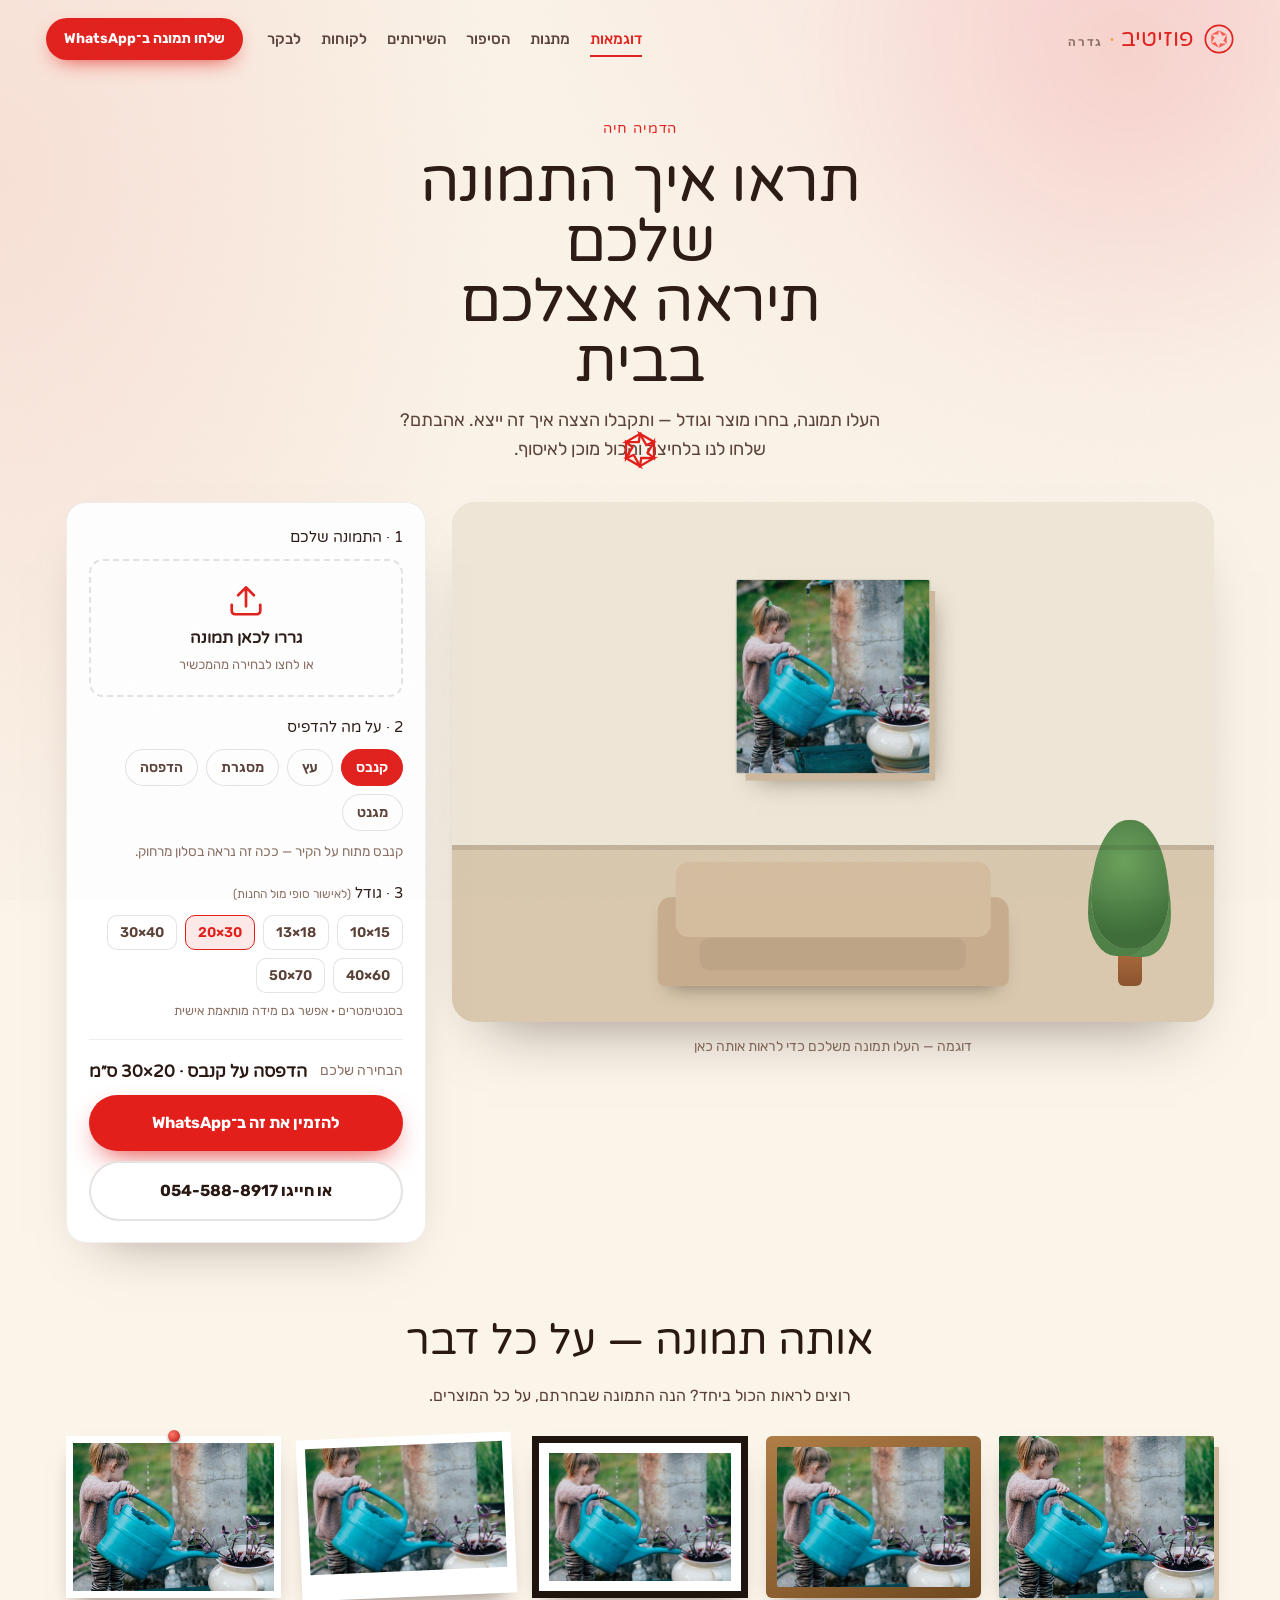
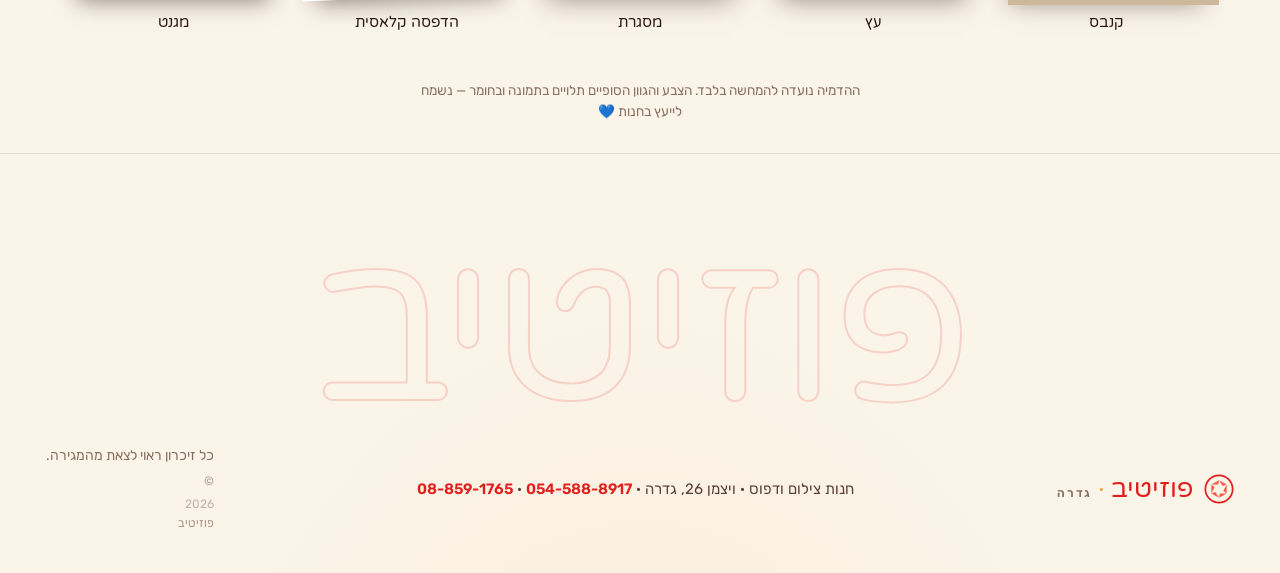
==== commit 13ca21b4: "Sync nav between home and examples pages Both pages now share the same 6 nav links (added Gifts + re" ====
--- a/examples.html
+++ b/examples.html
@@ -28,6 +28,7 @@
   </a>
   <nav class="nav-links" aria-label="ניווט ראשי">
     <a href="examples.html" class="is-active">דוגמאות</a>
+    <a href="index.html#gifts">מתנות</a>
     <a href="index.html#story">הסיפור</a>
     <a href="index.html#services">השירותים</a>
     <a href="index.html#reviews">לקוחות</a>
--- a/styles.css
+++ b/styles.css
@@ -104,7 +104,7 @@
 .brand-name em{ color:var(--gold); font-style:normal; }
 .brand-sub{ font-family:var(--sans); font-size:12px; font-weight:600; color:var(--muted); letter-spacing:.14em; }
 
-.nav-links{ display:flex; gap:26px; margin-inline-start:auto; }
+.nav-links{ display:flex; gap:20px; margin-inline-start:auto; }
 .nav-links a{ font-size:15px; font-weight:500; color:var(--ink-soft); position:relative; padding:4px 0; transition:color .25s; }
 .nav-links a::after{ content:""; position:absolute; inset-inline:0 auto; bottom:-2px; height:2px; width:0; background:var(--red); transition:width .3s var(--ease); }
 .nav-links a:hover{ color:var(--red); } .nav-links a:hover::after{ width:100%; }
@@ -115,7 +115,7 @@
   transition:transform .25s var(--ease), box-shadow .25s, background .25s;
 }
 .nav-cta:hover{ transform:translateY(-2px); background:var(--red-deep); box-shadow:0 12px 28px -10px var(--red); }
-@media (max-width:860px){ .nav-links{ display:none; } }
+@media (max-width:960px){ .nav-links{ display:none; } }
 
 /* =========================================================
    HERO
@@ -388,34 +388,23 @@
 .story{ padding:clamp(40px,7vw,110px) clamp(16px,4vw,46px); max-width:var(--maxw); margin:0 auto; }
 .story-grid{ display:grid; grid-template-columns:.85fr 1.15fr; gap:clamp(30px,5vw,70px); align-items:center; }
 
-.story-portrait{ position:relative; }
-.portrait-card{
-  position:relative; background:var(--card); padding:14px 14px 58px; border-radius:8px;
-  box-shadow:0 36px 64px -34px rgba(42,24,19,.55), 0 0 0 1px var(--line-2); transform:rotate(3deg); transition:transform .6s var(--ease);
-}
-.story-portrait:hover .portrait-card{ transform:rotate(0); }
-.portrait-img{
-  aspect-ratio:4/5; border-radius:4px; position:relative; overflow:hidden;
-  background:
-    radial-gradient(60% 50% at 76% 16%, #ffe6b0, transparent 60%),
-    linear-gradient(180deg,#ffb976 0%, #d8623f 45%, #7a2b34 100%);
-  filter:saturate(1.02);
-}
-.portrait-img::before{ content:""; position:absolute; inset:0;
-  background:
-    radial-gradient(34px 42px at 50% 34%, rgba(34,14,11,.92) 64%, transparent 66%),
-    radial-gradient(115px 95px at 50% 128%, rgba(34,14,11,.94) 62%, transparent 64%); }
-.portrait-img::after{ content:""; position:absolute; inset:0; box-shadow:inset 0 0 50px rgba(0,0,0,.3); mix-blend-mode:multiply; }
-.portrait-tag{ position:absolute; bottom:16px; inset-inline-start:18px;
-  font-family:var(--round); color:var(--ink); font-size:16px; display:flex; align-items:center; gap:8px; }
-.portrait-tag .dot{ width:9px; height:9px; border-radius:50%; background:var(--red); box-shadow:0 0 0 4px rgba(226,31,27,.22); animation:pulse 2s infinite; }
-@keyframes pulse{ 50%{ box-shadow:0 0 0 9px rgba(226,31,27,0);} }
-.portrait-stamp{
-  position:absolute; top:-14px; inset-inline-end:-10px; z-index:3;
-  font-weight:700; font-size:13px; letter-spacing:.1em; color:#fff;
-  background:var(--red); border-radius:8px; padding:6px 12px; transform:rotate(-8deg);
-  box-shadow:0 8px 18px -8px var(--red);
-}
+/* story: a fanned collage of fresh prints (Polaroids) */
+.story-photos{ position:relative; height:clamp(350px,40vw,440px); }
+.polaroid{ position:absolute; width:56%; background:#fff; padding:10px 10px 38px; border-radius:3px;
+  box-shadow:0 26px 50px -22px rgba(42,24,19,.55), 0 0 0 1px var(--line-2);
+  transition:transform .55s var(--ease); }
+.polaroid img{ width:100%; aspect-ratio:1/1; object-fit:cover; display:block; border-radius:1px; }
+.polaroid figcaption{ position:absolute; bottom:11px; inset-inline:0; text-align:center;
+  font-family:var(--round); color:var(--ink-soft); font-size:15px; }
+.p1{ top:1%;  inset-inline-end:1%;  transform:rotate(5deg);  z-index:1; }
+.p2{ top:23%; inset-inline-start:0;  transform:rotate(-6deg); z-index:3; }
+.p3{ top:49%; inset-inline-end:13%; transform:rotate(3deg);  z-index:2; }
+.story-photos:hover .p1{ transform:rotate(8deg)  translateY(-5px); }
+.story-photos:hover .p2{ transform:rotate(-3deg) translateY(-5px) scale(1.02); }
+.story-photos:hover .p3{ transform:rotate(6deg)  translateY(-5px); }
+.story-note{ position:absolute; bottom:0; inset-inline-start:3%; z-index:4; white-space:nowrap;
+  font-family:var(--round); color:#fff; background:var(--red); padding:7px 15px; border-radius:999px;
+  font-size:14px; transform:rotate(-3deg); box-shadow:0 12px 22px -8px var(--red); }
 
 .section-kicker{ color:var(--red); font-family:var(--round); font-weight:400; letter-spacing:.06em; font-size:14px; margin-bottom:12px; }
 .story-text h2{ font-family:var(--round); font-weight:400; font-size:clamp(32px,5.2vw,60px); letter-spacing:-.01em; line-height:1; margin-bottom:20px; color:var(--ink); }
@@ -431,7 +420,7 @@
 .stat b{ font-family:var(--round); font-weight:400; font-size:clamp(34px,4vw,50px); line-height:1;
   color:var(--red); display:block; }
 .stat span{ font-size:13px; color:var(--muted); }
-@media (max-width:860px){ .story-grid{ grid-template-columns:1fr; } .story-portrait{ max-width:330px; margin-inline:auto; } }
+@media (max-width:860px){ .story-grid{ grid-template-columns:1fr; } .story-photos{ width:min(380px,100%); margin-inline:auto; height:380px; margin-bottom:10px; } }
 
 /* =========================================================
    SERVICES
@@ -471,23 +460,42 @@
    REVIEWS
    ========================================================= */
 .reviews{ padding:clamp(50px,8vw,110px) 0; overflow:hidden; }
-.reviews-head{ text-align:center; margin-bottom:42px; padding-inline:clamp(16px,4vw,46px); }
+.reviews-head{ text-align:center; margin-bottom:40px; padding-inline:clamp(16px,4vw,46px); }
 .reviews-head h2{ font-family:var(--round); font-weight:400; font-size:clamp(28px,5vw,54px); letter-spacing:-.01em; color:var(--ink); }
+
+/* credibility badge */
+.reviews-badge{ display:inline-flex; align-items:center; gap:14px; margin-top:18px;
+  background:var(--card); border:1px solid var(--line-2); border-radius:16px; padding:12px 20px;
+  box-shadow:0 14px 30px -22px rgba(42,24,19,.5); }
+.rb-score{ font-family:var(--round); font-size:40px; line-height:1; color:var(--red); }
+.rb-meta{ text-align:start; }
+.rb-meta span{ font-size:13.5px; color:var(--muted); display:block; margin-top:2px; }
+.rb-meta b{ color:var(--ink); }
+
+.stars{ color:var(--gold); font-size:14px; letter-spacing:2px; line-height:1; }
+
 .reviews-row{ display:flex; gap:18px; width:max-content; padding:9px 0; }
-.reviews-row[data-dir="1"]{ animation:rowR 48s linear infinite; }
-.reviews-row[data-dir="-1"]{ animation:rowL 54s linear infinite; margin-top:18px; }
+.reviews-row[data-dir="1"]{ animation:rowR 60s linear infinite; }
+.reviews-row[data-dir="-1"]{ animation:rowL 66s linear infinite; margin-top:18px; }
 @keyframes rowR{ to{ transform:translateX(50%);} }
 @keyframes rowL{ from{ transform:translateX(50%);} to{ transform:translateX(0);} }
 .reviews:hover .reviews-row{ animation-play-state:paused; }
 .quote{
-  flex:0 0 auto; width:336px; padding:26px 24px; border-radius:18px;
+  flex:0 0 auto; width:330px; padding:24px; border-radius:18px;
   background:var(--card); border:1px solid var(--line-2); position:relative;
   box-shadow:0 16px 36px -30px rgba(42,24,19,.5);
-}
-.quote::before{ content:"“"; font-family:Georgia, serif; font-size:74px; line-height:0; color:var(--red); opacity:.28;
-  position:absolute; top:34px; inset-inline-start:18px; }
-.quote p{ font-size:18px; line-height:1.55; color:var(--ink); font-weight:500; padding-top:14px; }
-.quote cite{ display:block; margin-top:12px; font-style:normal; font-weight:700; font-size:14px; color:var(--red); }
+  display:flex; flex-direction:column; gap:12px;
+}
+.quote .stars{ font-size:15px; }
+.quote p{ font-size:17.5px; line-height:1.55; color:var(--ink); font-weight:500; flex:1; }
+.quote-by{ display:flex; align-items:center; gap:10px; }
+.quote cite{ font-style:normal; font-weight:700; font-size:14px; color:var(--ink); }
+.avatar{ width:34px; height:34px; flex:0 0 auto; border-radius:50%; display:grid; place-items:center;
+  font-family:var(--round); font-size:15px; color:#fff; background:var(--red); }
+.avatar[data-c="2"]{ background:var(--ember); } .avatar[data-c="3"]{ background:var(--fixer); }
+.avatar[data-c="4"]{ background:var(--pink); }  .avatar[data-c="5"]{ background:var(--gold); color:var(--ink); }
+.avatar[data-c="6"]{ background:#8a5a30; }      .avatar[data-c="7"]{ background:var(--red-deep); }
+.avatar[data-c="8"]{ background:#2f8e6a; }
 
 /* =========================================================
    VISIT
@@ -558,6 +566,43 @@
 .reveal[data-d="2"]{ transition-delay:.08s } .reveal[data-d="3"]{ transition-delay:.16s }
 .reveal[data-d="4"]{ transition-delay:.24s } .reveal[data-d="5"]{ transition-delay:.32s }
 
+/* =========================================================
+   GIFTS / product range
+   ========================================================= */
+.gifts{ padding:clamp(30px,5vw,70px) clamp(16px,4vw,46px); max-width:var(--maxw); margin:0 auto; }
+.gifts-inner{ text-align:center; border:1px solid var(--line-2); border-radius:26px;
+  background:linear-gradient(135deg, rgba(226,31,27,.07), rgba(255,61,139,.05));
+  padding:clamp(32px,5vw,56px) clamp(20px,4vw,46px); }
+.gifts-inner h2{ font-family:var(--round); font-weight:400; font-size:clamp(28px,4.6vw,50px); letter-spacing:-.01em; color:var(--ink); margin-bottom:10px; }
+.gifts-sub{ color:var(--ink-soft); font-size:17px; max-width:48ch; margin:0 auto 26px; }
+.chips-cloud{ display:flex; flex-wrap:wrap; justify-content:center; gap:10px; margin-bottom:28px; }
+.chips-cloud span{ background:var(--card); border:1px solid var(--line); border-radius:999px;
+  padding:9px 16px; font-weight:600; font-size:15px; color:var(--ink);
+  box-shadow:0 8px 16px -12px rgba(42,24,19,.5); transition:transform .2s var(--ease), border-color .2s, color .2s; }
+.chips-cloud span:hover{ transform:translateY(-3px); border-color:var(--red); color:var(--red); }
+
+/* =========================================================
+   HOW IT WORKS
+   ========================================================= */
+.how{ padding:clamp(50px,8vw,110px) clamp(16px,4vw,46px); max-width:var(--maxw); margin:0 auto; }
+.how-head{ text-align:center; margin-bottom:52px; }
+.how-head h2{ font-family:var(--round); font-weight:400; font-size:clamp(30px,5vw,56px); letter-spacing:-.01em; color:var(--ink); }
+.steps{ display:grid; grid-template-columns:repeat(3,1fr); gap:20px; }
+.step{ position:relative; background:var(--card); border:1px solid var(--line-2); border-radius:20px;
+  padding:34px 26px 28px; text-align:center; box-shadow:0 18px 40px -30px rgba(42,24,19,.5); }
+.step-num{ position:absolute; top:-19px; left:50%; transform:translateX(-50%); width:40px; height:40px; border-radius:50%;
+  background:var(--red); color:#fff; font-family:var(--round); display:grid; place-items:center; font-size:19px; box-shadow:0 10px 20px -8px var(--red); }
+.step-ico{ width:56px; height:56px; margin:6px auto 14px; position:relative; }
+.step-ico::before{ content:""; position:absolute; inset:0; border-radius:16px; background:var(--red); opacity:.1; }
+.step-ico::after{ content:""; position:absolute; inset:0; background-position:center; background-repeat:no-repeat; background-size:30px; }
+.step-ico[data-ico="send"]::after{ background-image:url("data:image/svg+xml,%3Csvg xmlns='http://www.w3.org/2000/svg' viewBox='0 0 24 24' fill='none' stroke='%23e21f1b' stroke-width='1.8' stroke-linecap='round' stroke-linejoin='round'%3E%3Cpath d='M22 2 11 13'/%3E%3Cpath d='M22 2 15 22 11 13 2 9z'/%3E%3C/svg%3E"); }
+.step-ico[data-ico="pick"]::after{ background-image:url("data:image/svg+xml,%3Csvg xmlns='http://www.w3.org/2000/svg' viewBox='0 0 24 24' fill='none' stroke='%23e21f1b' stroke-width='1.8' stroke-linecap='round' stroke-linejoin='round'%3E%3Crect x='3' y='3' width='7' height='7' rx='1'/%3E%3Crect x='14' y='3' width='7' height='7' rx='1'/%3E%3Crect x='14' y='14' width='7' height='7' rx='1'/%3E%3Crect x='3' y='14' width='7' height='7' rx='1'/%3E%3C/svg%3E"); }
+.step-ico[data-ico="ready"]::after{ background-image:url("data:image/svg+xml,%3Csvg xmlns='http://www.w3.org/2000/svg' viewBox='0 0 24 24' fill='none' stroke='%23e21f1b' stroke-width='1.8' stroke-linecap='round' stroke-linejoin='round'%3E%3Cpath d='M6 2 3 6v14a2 2 0 0 0 2 2h14a2 2 0 0 0 2-2V6l-3-4Z'/%3E%3Cpath d='M3 6h18'/%3E%3Cpath d='M16 10a4 4 0 0 1-8 0'/%3E%3C/svg%3E"); }
+.step h3{ font-family:var(--round); font-weight:400; font-size:22px; color:var(--ink); margin-bottom:8px; }
+.step p{ color:var(--ink-soft); font-size:15.5px; line-height:1.6; }
+.step a{ color:var(--red); font-weight:700; }
+@media (max-width:760px){ .steps{ grid-template-columns:1fr; gap:36px; } }
+
 @media (prefers-reduced-motion: reduce){
   *{ animation:none !important; transition:none !important; }
   .reveal{ opacity:1; transform:none; }
